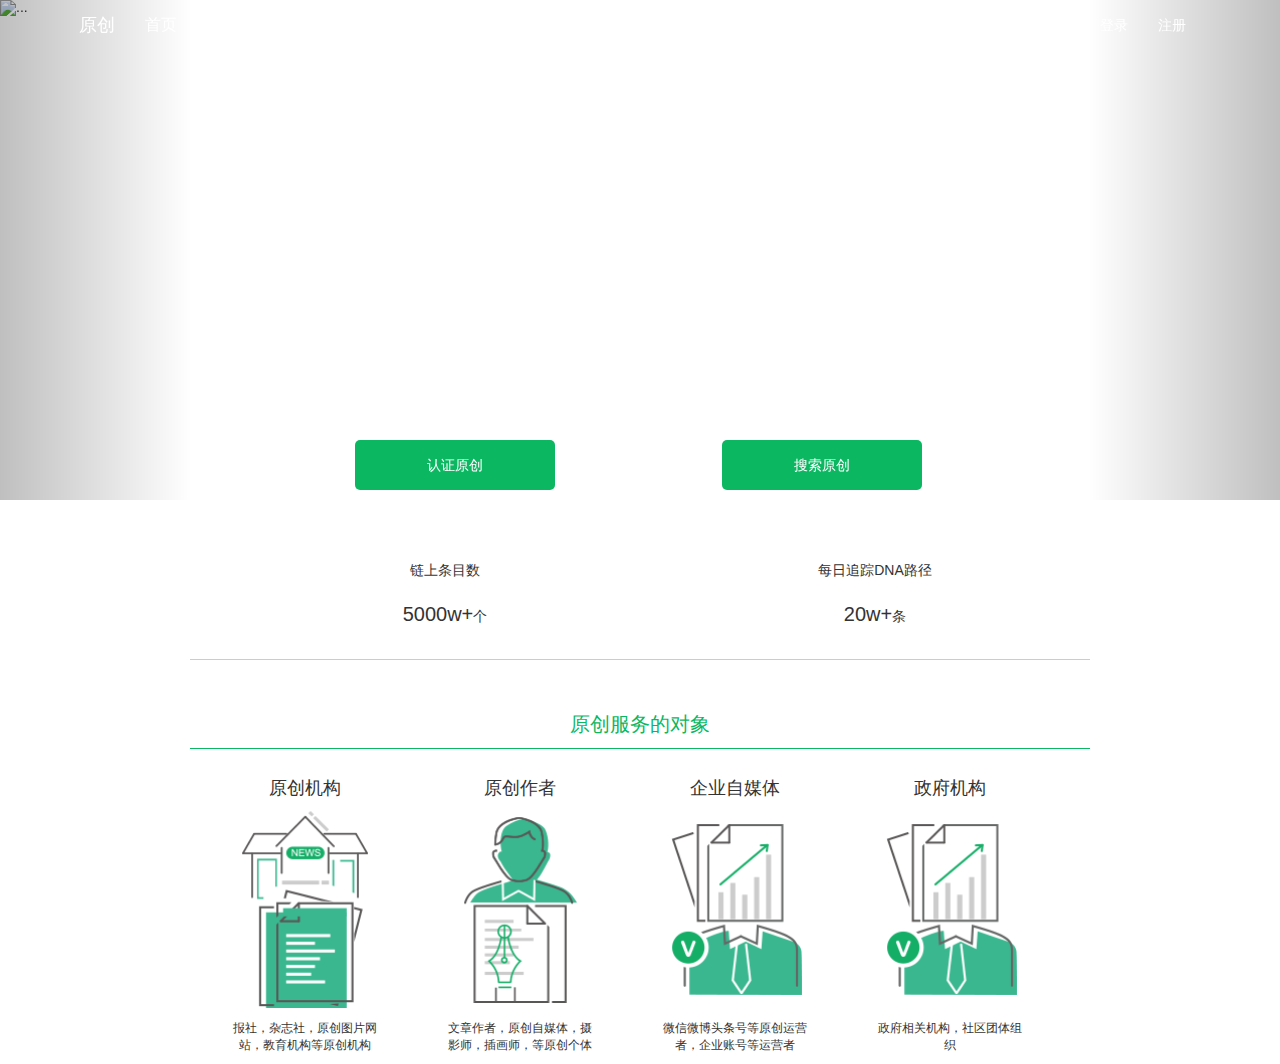
==== static/pc/home/index.html @ f9042653 "go echo v2.0.3 bid" ====
<!DOCTYPE html>
<html lang="en">
    <head>
        <meta charset="UTF-8">
        <title>原创</title>
        <link rel="stylesheet" href="../assets/bootstrap/dist/css/bootstrap.css">
        <style>
            ol,
            ul {
                list-style: none;
            }
            a {
                text-decoration: none;
                color: #333;
            }
            a:hover {
                text-decoration: none;
            }
            .mybanner {
                width: 100%;
            }
            .carousel-inner > .item > a > img,
            .carousel-inner > .item > img {
                height: 500px;
            }
            .mybanner_Image img {
                width: 100%;
                display: block;
            }

            .yc_top {
                position: relative;
            }
            .yc_top .yc_nav_header {
                margin-bottom: 0;
                position: absolute;
                width: 100%;
                left: 0;
                top: 0;
                z-index: 99;
            }
            .yc_top .yc_nav_header .yc_nav {
                width: 90%;
                margin: 0 auto;
                background: none;
                border: none;

            }
            .yc_top .yc_nav_header .yc_nav a {
                color: #fff;
            }
            .yc_top .yc_nav_header .yc_navbar_nav li.active a {
                background: none;
                font-size: 16px;
                color: #fff;
            }

            .yc_top .yc_nav_bar {
                position: absolute;
                left: 0;
                bottom: 10px;
                width: 100%;

            }

            /* .yc_top .yc_nav_bar ul {} */

            .yc_top .yc_nav_bar ul li {
                width: 50%;
                float: left;
            }
            .yc_top .yc_nav_bar ul li a {

                height: 50px;
                line-height: 50px;
                width: 200px;
                background: #0cb762;
                border-radius: 5px;
                text-align: center;
                color: #fff;

            }
            .yc_top .yc_nav_bar ul li a:hover {
                text-decoration: none;
            }
            .yc_top .yc_nav_bar ul li:nth-of-type(1) a {
                float: right;
                margin-right: 17%;
            }
            .yc_top .yc_nav_bar ul li:nth-of-type(2) a {
                float: left;
                margin-left: 10%;
            }
            .yc_content {
                width: 900px;
                margin: 0 auto;
                padding-top: 40px;
            }
            .yc_content .content_top {
                overflow: hidden;
            }
            .yc_content .content_top li {
                width: 50%;
                float: left;
                text-align: center;

            }
            /* .yc_content .content_top li:nth-child(1) {} */
            .yc_content .content_top li div {
                margin-top: 20px;
            }
            .yc_content .content_top li span {
                font-size: 20px;

            }
            .yc_content .yc_content_line {
                width: 900px;
                margin: 30px auto;
                height: 1px;
                background: #ccc;
            }

            .yc_middle {
                width: 100px;
                text-align: center;
                border-bottom: 1px solid #0cb762;
                width: 100%;
                padding-top: 20px;
                color: #0cb762;
                padding-bottom: 10px;
                font-size: 20px;
            }

            /* .yc_content_bottom {}
            .yc_content_bottom ul {} */
            .yc_content_bottom ul li {
                width: 25%;
                float: left;
            }
            .yc_content_bottom ul li a {
                text-align: center;
            }
            .yc_content_bottom ul li a h3 {
                text-align: center;
                width: 70%;
                font-size: 18px;
            }
            .yc_content_bottom ul li a img {
                width: 70%;
            }
            .yc_content_bottom ul li a p {
                font-size: 12px;
                width: 70%;
                margin-top: 10px;
            }
        </style>
    </head>
    <body>
        <div class="layout">
            <div class="yc_top">
                <div class="yc_nav_header">
                    <nav class="yc_nav navbar navbar-default">
                        <div class="container-fluid">
                            <!-- Brand and toggle get grouped for better mobile display -->
                            <div class="navbar-header">
                                <button
                                    type="button"
                                    class="navbar-toggle collapsed"
                                    data-toggle="collapse"
                                    data-target="#bs-example-navbar-collapse-1"
                                    aria-expanded="false">
                                    <span class="sr-only">Toggle navigation</span>
                                    <span class="icon-bar"></span>
                                    <span class="icon-bar"></span>
                                    <span class="icon-bar"></span>
                                </button>
                                <a class="navbar-brand" href="#">原创</a>
                            </div>

                            <!-- Collect the nav links, forms, and other content for toggling -->
                            <div class="collapse navbar-collapse" id="bs-example-navbar-collapse-1">
                                <ul class="nav navbar-nav yc_navbar_nav">
                                    <li class="active">
                                        <a href="#">首页</a>
                                    </li>
                                    <li>
                                        <a href="#">原创机构</a>
                                    </li>
                                    <li>
                                        <a href="#">原创媒体</a>
                                    </li>
                                    <li>
                                        <a href="#">企业自媒体</a>
                                    </li>
                                    <li>
                                        <a href="#">政府组织</a>
                                    </li>
                                    <li>
                                        <a href="#" class="glyphicon glyphicon-search"></a>
                                    </li>
                                    <li>
                                        <a href="#">DNA</a>
                                    </li>
                                    <li>
                                        <a href="#">插件</a>
                                    </li>
                                </ul>

                                <ul class="nav navbar-nav navbar-right">
                                    <!-- 登录的超链接 -->
                                    <li>
                                        <a href="login.html">登录</a>
                                    </li>
                                    <li>
                                        <a href="register.html">注册</a>
                                    </li>
                                </ul>
                            </div>
                            <!-- /.navbar-collapse -->
                        </div>
                        <!-- /.container-fluid -->
                    </nav>
                </div>
                <div
                    id="carousel-example-generic"
                    class="yc_banner carousel slide mybanner"
                    data-ride="carousel">
                    <!-- Indicators -->
                    <ol class="carousel-indicators">
                        <li data-target="#carousel-example-generic" data-slide-to="0" class="active"></li>
                        <li data-target="#carousel-example-generic" data-slide-to="1"></li>
                        <li data-target="#carousel-example-generic" data-slide-to="2"></li>
                        <li data-target="#carousel-example-generic" data-slide-to="3"></li>
                    </ol>
                    <!-- Wrapper for slides -->
                    <div class="carousel-inner mybanner_Image" role="listbox">
                        <div class="item active">
                            <img src="../upload/2.png" alt="...">
                            <div class="carousel-caption"></div>
                        </div>
                        <div class="item">
                            <img src="../upload/2.png" alt="...">
                            <div class="carousel-caption"></div>
                        </div>
                        <div class="item">
                            <img src="../upload/2.png" alt="...">
                            <div class="carousel-caption"></div>
                        </div>
                        <div class="item">
                            <img src="../upload/2.png" alt="...">
                            <div class="carousel-caption"></div>
                        </div>

                    </div>
                    <!-- Controls -->
                    <a
                        class="left carousel-control"
                        href="#carousel-example-generic"
                        role="button"
                        data-slide="prev">
                        <span class="glyphicon glyphicon-chevron-left" aria-hidden="true"></span>
                        <span class="sr-only">Previous</span>
                    </a>
                    <a
                        class="right carousel-control"
                        href="#carousel-example-generic"
                        role="button"
                        data-slide="next">
                        <span class="glyphicon glyphicon-chevron-right" aria-hidden="true"></span>
                        <span class="sr-only">Next</span>
                    </a>
                </div>

                <div class="yc_nav_bar">
                    <ul>
                        <li>
                            <a href="javascript:;">认证原创</a>
                        </li>
                        <li>
                            <a href="javascript:;">搜索原创</a>
                        </li>
                    </ul>
                </div>
            </div>
            <div class="yc_content">
                <ul class="content_top">
                    <li>
                        <div>链上条目数</div>
                        <div>
                            <span>5000w+</span>个</div>
                    </li>
                    <li>
                        <div>每日追踪DNA路径</div>
                        <div>
                            <span>20w+</span>条</div>
                    </li>
                </ul>
                <div class="yc_content_line"></div>
                <div class="yc_middle">
                    原创服务的对象
                </div>
                <div class="yc_content_bottom">
                    <ul>
                        <li>
                            <a href="">
                                <h3>原创机构</h3>
                                <img src="../upload/yc_1.png" alt="">
                                <p>报社，杂志社，原创图片网站，教育机构等原创机构</p>
                            </a>
                        </li>

                        <li>
                            <a href="">
                                <h3>原创作者</h3>
                                <img src="../upload/yc_2.png" alt="">
                                <p>文章作者，原创自媒体，摄影师，插画师，等原创个体</p>
                            </a>
                        </li>
                        <li>
                            <a href="">
                                <h3>企业自媒体</h3>
                                <img src="../upload/yc_3.png" alt="">
                                <p>微信微博头条号等原创运营者，企业账号等运营者</p>
                            </a>
                        </li>
                        <li>
                            <a href="">
                                <h3>政府机构</h3>
                                <img src="../upload/yc_3.png" alt="">
                                <p>政府相关机构，社区团体组织</p>
                            </a>
                        </li>
                    </ul>
                </div>
            </div>

        </div>
        <script src="../assets/jquery/jquery.js"></script>
        <script src="../assets/bootstrap/dist/js/bootstrap.js"></script>
    </body>
</html>
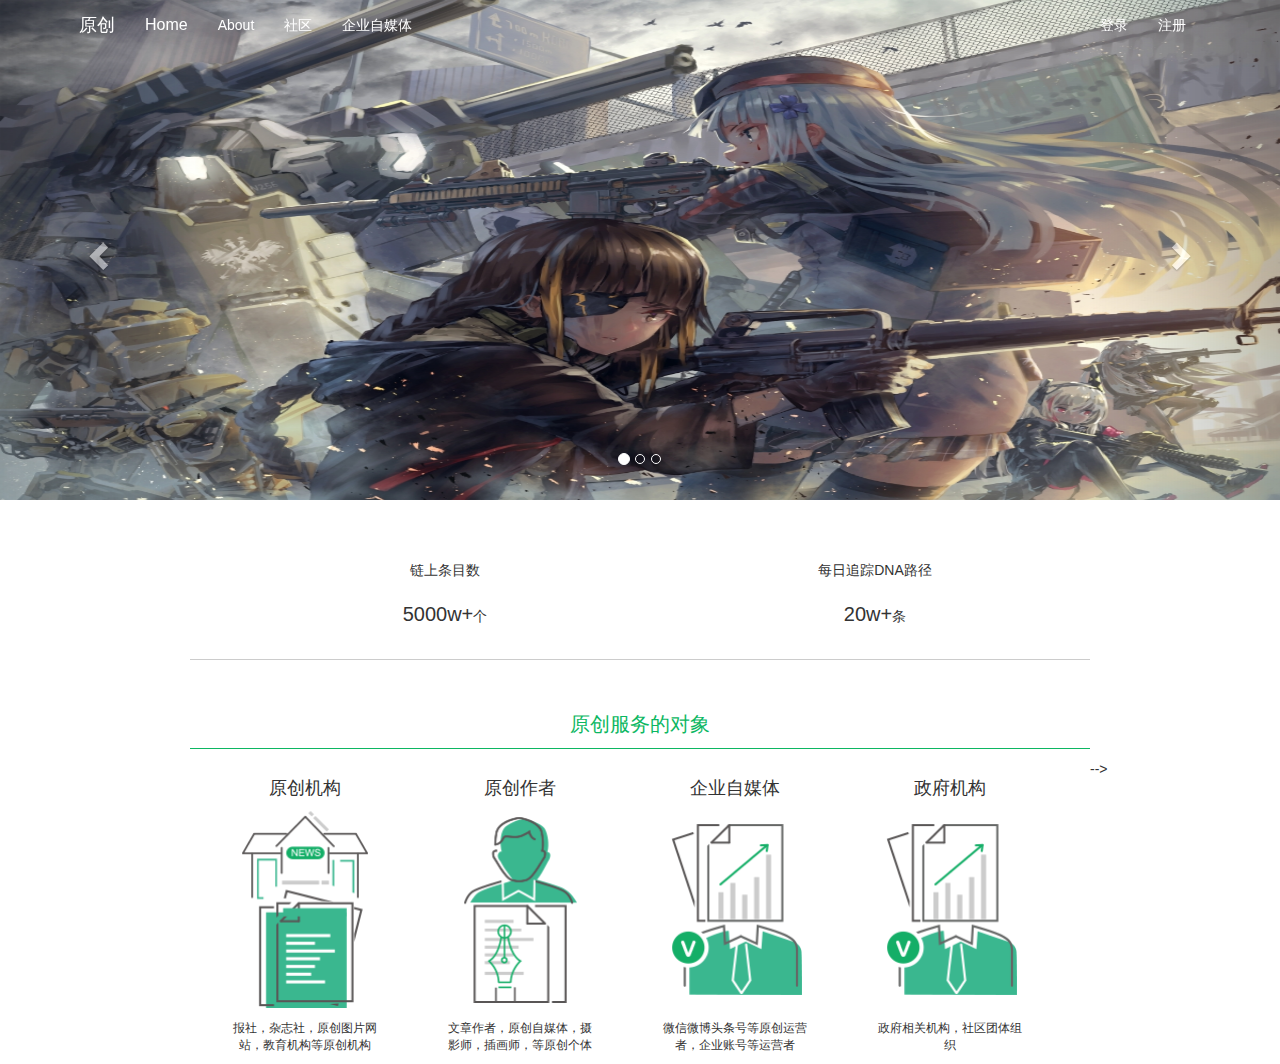
==== commit 040a889d: "go echo v2.2.0 front and database" ====
--- a/static/pc/home/index.html
+++ b/static/pc/home/index.html
@@ -3,7 +3,9 @@
     <head>
         <meta charset="UTF-8">
         <title>原创</title>
-        <link rel="stylesheet" href="../assets/bootstrap/dist/css/bootstrap.css">
+        <!-- <link rel="stylesheet" href="../assets/bootstrap/dist/css/bootstrap.css"> -->
+<link rel="stylesheet" href="https://cdn.jsdelivr.net/npm/bootstrap@3.3.7/dist/css/bootstrap.min.css" integrity="sha384-BVYiiSIFeK1dGmJRAkycuHAHRg32OmUcww7on3RYdg4Va+PmSTsz/K68vbdEjh4u" crossorigin="anonymous">
+        <!-- <link rel="stylesheet" href="https://cdn.bootcss.com/bootstrap/4.0.0/css/bootstrap.min.css" integrity="sha384-Gn5384xqQ1aoWXA+058RXPxPg6fy4IWvTNh0E263XmFcJlSAwiGgFAW/dAiS6JXm" crossorigin="anonymous"> -->
         <style>
             ol,
             ul {
@@ -181,28 +183,16 @@
                             <div class="collapse navbar-collapse" id="bs-example-navbar-collapse-1">
                                 <ul class="nav navbar-nav yc_navbar_nav">
                                     <li class="active">
-                                        <a href="#">首页</a>
-                                    </li>
-                                    <li>
-                                        <a href="#">原创机构</a>
-                                    </li>
-                                    <li>
-                                        <a href="#">原创媒体</a>
+                                        <a href="#">Home</a>
+                                    </li>
+                                    <li>
+                                        <a href="#">About</a>
+                                    </li>
+                                    <li>
+                                        <a href="#">社区</a>
                                     </li>
                                     <li>
                                         <a href="#">企业自媒体</a>
-                                    </li>
-                                    <li>
-                                        <a href="#">政府组织</a>
-                                    </li>
-                                    <li>
-                                        <a href="#" class="glyphicon glyphicon-search"></a>
-                                    </li>
-                                    <li>
-                                        <a href="#">DNA</a>
-                                    </li>
-                                    <li>
-                                        <a href="#">插件</a>
                                     </li>
                                 </ul>
 
@@ -230,24 +220,19 @@
                         <li data-target="#carousel-example-generic" data-slide-to="0" class="active"></li>
                         <li data-target="#carousel-example-generic" data-slide-to="1"></li>
                         <li data-target="#carousel-example-generic" data-slide-to="2"></li>
-                        <li data-target="#carousel-example-generic" data-slide-to="3"></li>
                     </ol>
                     <!-- Wrapper for slides -->
                     <div class="carousel-inner mybanner_Image" role="listbox">
                         <div class="item active">
-                            <img src="../upload/2.png" alt="...">
+                            <img src="../upload/224338-1554129818b266.jpg" alt="...">
                             <div class="carousel-caption"></div>
                         </div>
                         <div class="item">
-                            <img src="../upload/2.png" alt="...">
+                            <img src="../upload/1553356261d822.jpg" alt="...">
                             <div class="carousel-caption"></div>
                         </div>
                         <div class="item">
-                            <img src="../upload/2.png" alt="...">
-                            <div class="carousel-caption"></div>
-                        </div>
-                        <div class="item">
-                            <img src="../upload/2.png" alt="...">
+                            <img src="../upload/1555947325f829.jpg" alt="...">
                             <div class="carousel-caption"></div>
                         </div>
 
@@ -271,7 +256,7 @@
                     </a>
                 </div>
 
-                <div class="yc_nav_bar">
+                <!-- <div class="yc_nav_bar">
                     <ul>
                         <li>
                             <a href="javascript:;">认证原创</a>
@@ -280,7 +265,7 @@
                             <a href="javascript:;">搜索原创</a>
                         </li>
                     </ul>
-                </div>
+                </div> -->
             </div>
             <div class="yc_content">
                 <ul class="content_top">
@@ -335,7 +320,10 @@
             </div>
 
         </div>
-        <script src="../assets/jquery/jquery.js"></script>
+        <!-- <script src="https://cdn.bootcss.com/jquery/3.2.1/jquery.slim.min.js" integrity="sha384-KJ3o2DKtIkvYIK3UENzmM7KCkRr/rE9/Qpg6aAZGJwFDMVNA/GpGFF93hXpG5KkN" crossorigin="anonymous"></script>
+        <script src="https://cdn.bootcss.com/popper.js/1.12.9/umd/popper.min.js" integrity="sha384-ApNbgh9B+Y1QKtv3Rn7W3mgPxhU9K/ScQsAP7hUibX39j7fakFPskvXusvfa0b4Q" crossorigin="anonymous"></script>
+        <script src="https://cdn.bootcss.com/bootstrap/4.0.0/js/bootstrap.min.js" integrity="sha384-JZR6Spejh4U02d8jOt6vLEHfe/JQGiRRSQQxSfFWpi1MquVdAyjUar5+76PVCmYl" crossorigin="anonymous"></script> -->
+        <script src="../assets/jquery/jquery.js"></script> -->
         <script src="../assets/bootstrap/dist/js/bootstrap.js"></script>
     </body>
-</html>+</html>
